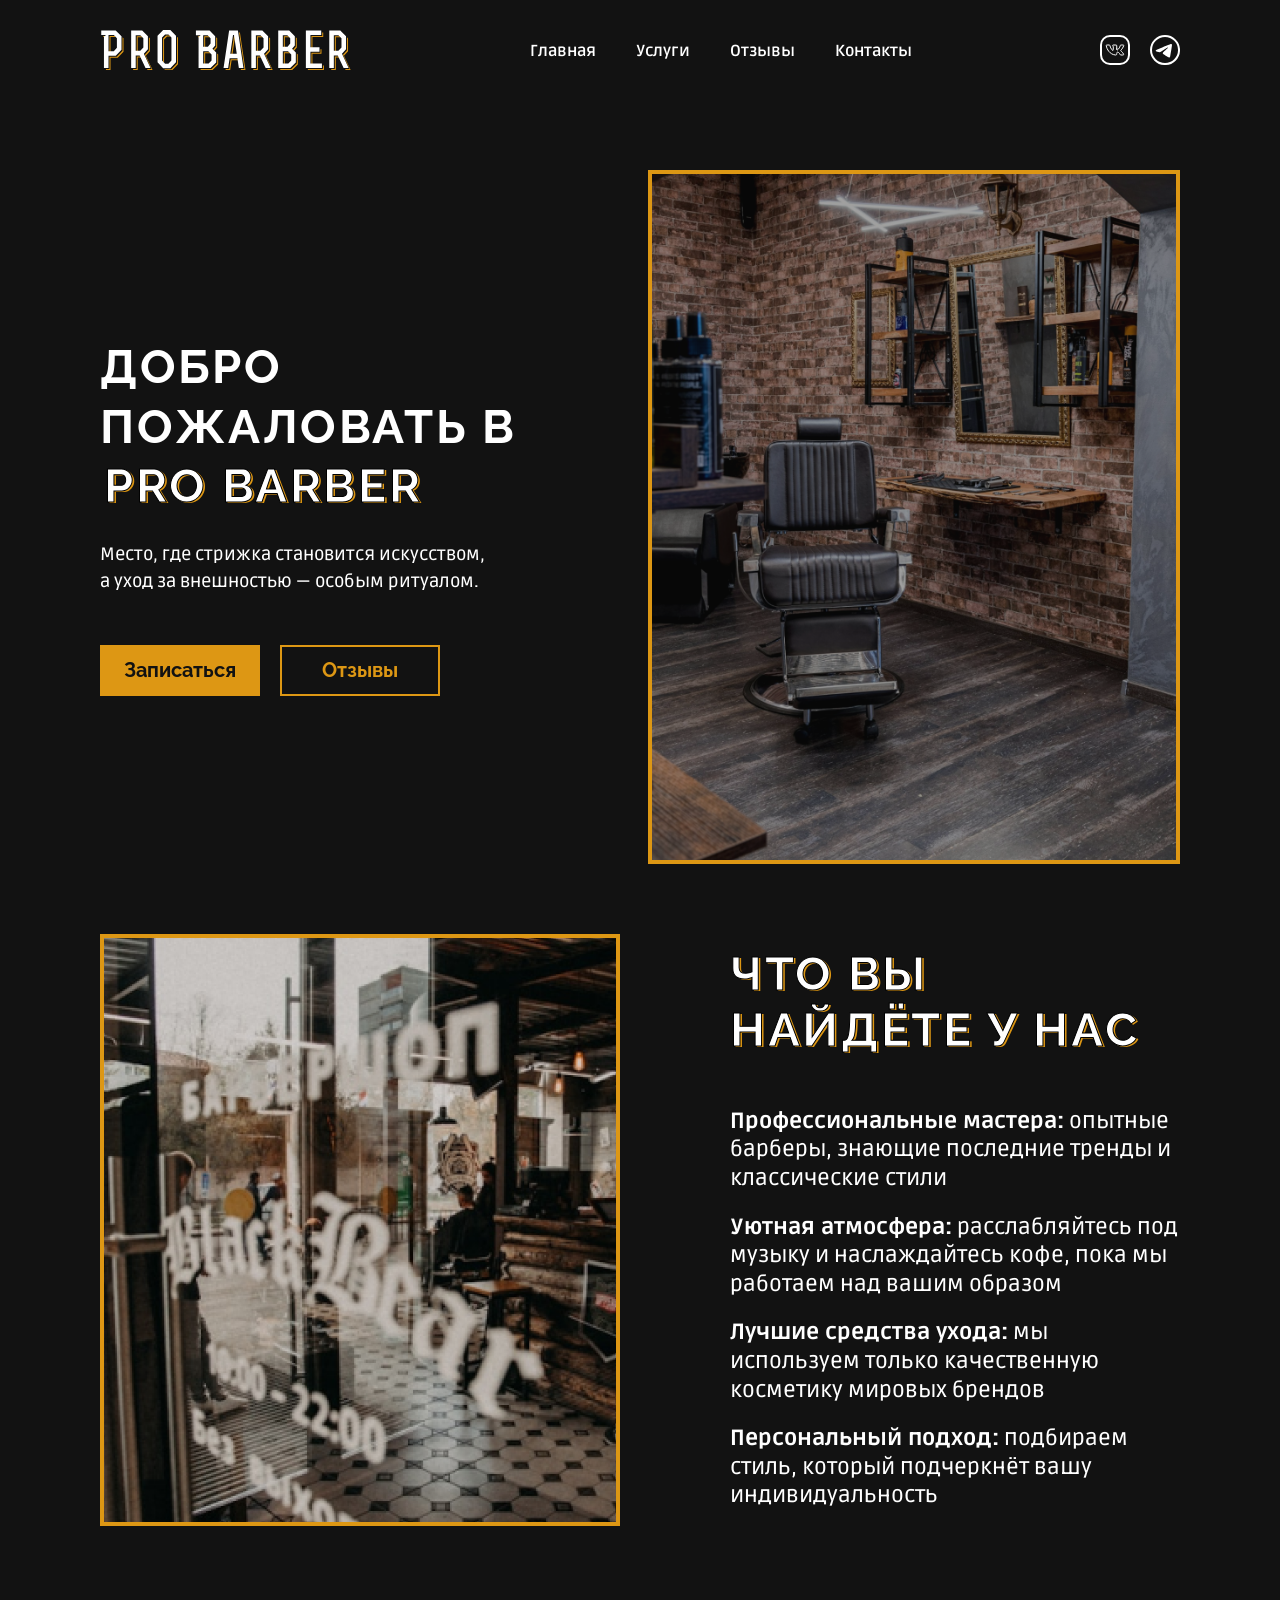
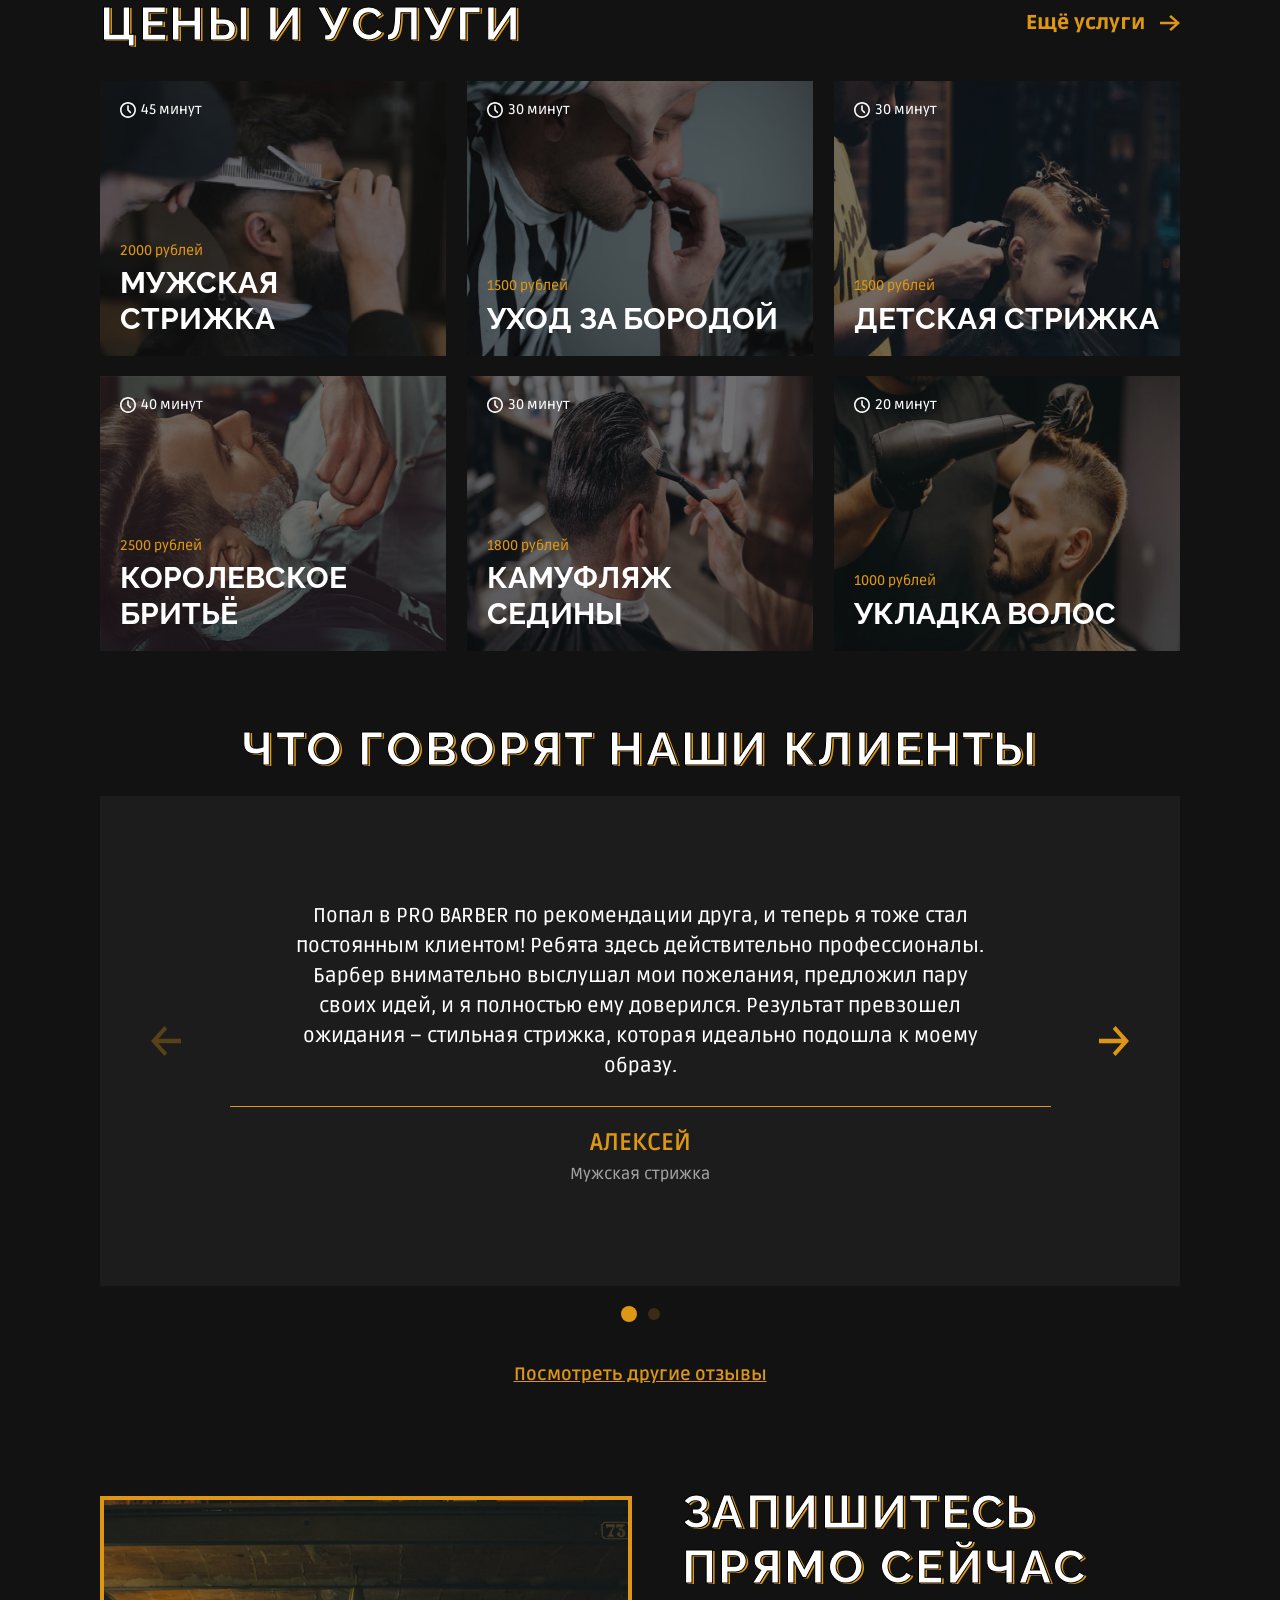
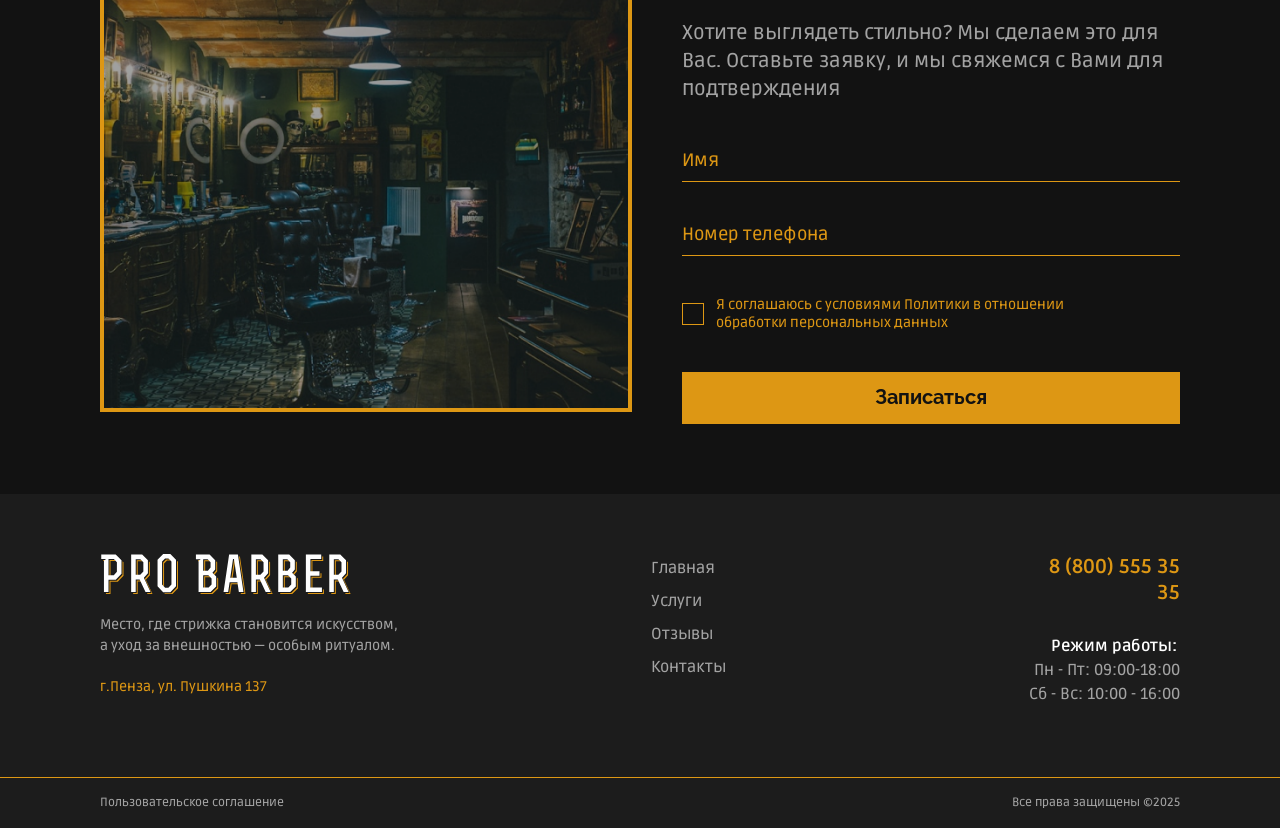
==== Diplom_Site/Pro-barber/index.html @ 95ece54b "Start realize backend Форма на главной странице работает, отзывы надо доделать." ====
<!DOCTYPE html>
<html lang="ru">

<head>
    <meta charset="UTF-8">
    <meta http-equiv="X-UA-Compatible" content="IE=edge">
    <meta name="viewport" content="width=device-width, initial-scale=1.0">
    <link rel="stylesheet" href="./source/scss/index.css">
    <link rel="stylesheet" href="https://cdn.jsdelivr.net/npm/swiper@11/swiper-bundle.min.css" />
    <title>Pro barber</title>
</head>

<body>
    <div class="wrapper">
        <header class="header">
            <div class="header__nav_background"></div>
            <div class="custom__container">
                <div class="header__content">
                    <div class="header__row">
                        <div class="header__row_box">
                            <a href="index.html"><img src="./images/Лого.svg" alt="logo" class="header__logo"></a>
                            <div class="header__nav">
                                <ul class="header__nav_menu">
                                    <li><a class="header__nav_link" href="index.html">Главная</a></li>
                                    <li><a class="header__nav_link" href="services.html">Услуги</a></li>
                                    <li><a class="header__nav_link" href="reviews.html">Отзывы</a></li>
                                    <li><a class="header__nav_link" href="contacts.html">Контакты</a></li>
                                </ul>
                                <div class="header__nav_social">
                                    <a href="#" class="header__social_link">
                                        <svg width="30" height="30" viewBox="0 0 30 30" fill="none"
                                            xmlns="http://www.w3.org/2000/svg">
                                            <rect class="header__nav_vk_rect" x="1" y="1" width="28" height="28" rx="9"
                                                stroke="white" stroke-width="2" />
                                            <path class="header__nav_stroke"
                                                d="M16.75 13.9576V10.8776C16.75 10.1834 16.6178 10.0443 15.8925 10.0443L13.8362 10.0001C13.1957 10.0001 12.8755 10.0001 12.746 10.1976C12.6165 10.3951 12.76 10.6659 13.0461 11.2059C13.2054 11.5059 13.2911 11.7234 13.2911 12.0601V14.2767C13.2911 14.9767 13.2911 15.3275 13.0111 15.4317C12.7311 15.535 12.4992 15.3 12.0337 14.83C10.8963 13.6767 10.303 12.2367 9.91363 10.6667C9.83313 10.3417 9.79288 10.1792 9.67213 10.0893C9.55138 9.99925 9.37901 10.0001 9.03601 10.0001H7.11102C6.68928 10.0001 6.4784 10.0001 6.34628 10.1417C6.21503 10.2842 6.2404 10.4659 6.29115 10.8284C6.75315 14.1009 9.77451 19.4667 15.3561 19.9783C16.3448 20.0683 16.75 19.8142 16.75 18.7825C16.75 18.1975 16.7368 17.2525 17.5095 17.1284C17.9146 17.0634 18.1867 17.2009 18.6391 17.5617C19.4231 18.1883 19.8343 18.9533 20.1204 19.5342C20.3103 19.9192 20.4512 20 20.8974 20H22.7122C23.6292 20 23.8786 19.7867 23.4699 18.9667C23.0081 18.0471 22.3543 17.2268 21.5484 16.5559C20.9919 16.1 20.7146 15.8725 20.6997 15.7042C20.6831 15.5367 20.8869 15.2992 21.2947 14.8242C22.0822 13.9059 23.1549 12.4651 23.6554 10.9359C23.9039 10.1776 23.6703 10.0001 22.8644 10.0001H21.2343C20.4442 10.0001 20.4451 9.97425 20.2587 10.8276C19.9559 12.2117 18.9655 13.5426 18.0345 14.4484C17.5926 14.8784 17.3257 15.1375 17.0501 15.0317C16.7745 14.9259 16.75 14.6042 16.75 13.9576Z"
                                                stroke="white" stroke-linecap="round" stroke-linejoin="round" />
                                        </svg>
                                    </a>
                                    <a href="#" class="header__social_link">
                                        <svg width="30" height="30" viewBox="0 0 30 30" fill="none"
                                            xmlns="http://www.w3.org/2000/svg">
                                            <path class="header__nav_stroke"
                                                d="M29.0234 15.0117C29.0234 22.7501 22.7501 29.0234 15.0117 29.0234C7.27325 29.0234 1 22.7501 1 15.0117C1 7.27325 7.27325 1 15.0117 1C22.7501 1 29.0234 7.27325 29.0234 15.0117Z"
                                                stroke="white" stroke-width="2" />
                                            <path class="header__nav_tg_fill" fill-rule="evenodd" clip-rule="evenodd"
                                                d="M6.78123 14.848C11.1538 12.9307 14.0766 11.6914 15.5497 11.0834C19.7119 9.35312 20.577 9.04914 21.1382 9.02576C21.2551 9.02576 21.5357 9.04914 21.7228 9.18944C21.8631 9.30635 21.9098 9.47003 21.9332 9.58694C21.9566 9.70386 21.98 9.96106 21.9566 10.1715C21.7228 12.5332 20.7641 18.3087 20.2497 20.9509C20.0392 22.0733 19.6183 22.4474 19.2208 22.4942C18.3557 22.5643 17.6776 21.9096 16.8358 21.3718C15.5264 20.5067 14.7781 19.9689 13.4921 19.1271C12.019 18.145 12.9776 17.6072 13.8194 16.742C14.0299 16.5082 17.888 13.0242 17.9582 12.6968C17.9582 12.6501 17.9815 12.5098 17.888 12.4396C17.7945 12.3695 17.6776 12.3929 17.584 12.4162C17.4437 12.4396 15.3393 13.8426 11.2473 16.6018C10.6394 17.0226 10.1016 17.2097 9.61053 17.2097C9.07273 17.2097 8.04389 16.9057 7.27226 16.6485C6.33696 16.3445 5.58871 16.1809 5.65886 15.6664C5.70562 15.4092 6.07975 15.1286 6.78123 14.848Z"
                                                fill="white" />
                                        </svg>
                                    </a>
                                </div>
                            </div>
                        </div>
                        <div class="header__social">
                            <a href="#" class="header__social_link">
                                <svg width="30" height="30" viewBox="0 0 30 30" fill="none"
                                    xmlns="http://www.w3.org/2000/svg">
                                    <rect class="header__nav_vk_rect" x="1" y="1" width="28" height="28" rx="9"
                                        stroke="white" stroke-width="2" />
                                    <path class="header__nav_stroke"
                                        d="M16.75 13.9576V10.8776C16.75 10.1834 16.6178 10.0443 15.8925 10.0443L13.8362 10.0001C13.1957 10.0001 12.8755 10.0001 12.746 10.1976C12.6165 10.3951 12.76 10.6659 13.0461 11.2059C13.2054 11.5059 13.2911 11.7234 13.2911 12.0601V14.2767C13.2911 14.9767 13.2911 15.3275 13.0111 15.4317C12.7311 15.535 12.4992 15.3 12.0337 14.83C10.8963 13.6767 10.303 12.2367 9.91363 10.6667C9.83313 10.3417 9.79288 10.1792 9.67213 10.0893C9.55138 9.99925 9.37901 10.0001 9.03601 10.0001H7.11102C6.68928 10.0001 6.4784 10.0001 6.34628 10.1417C6.21503 10.2842 6.2404 10.4659 6.29115 10.8284C6.75315 14.1009 9.77451 19.4667 15.3561 19.9783C16.3448 20.0683 16.75 19.8142 16.75 18.7825C16.75 18.1975 16.7368 17.2525 17.5095 17.1284C17.9146 17.0634 18.1867 17.2009 18.6391 17.5617C19.4231 18.1883 19.8343 18.9533 20.1204 19.5342C20.3103 19.9192 20.4512 20 20.8974 20H22.7122C23.6292 20 23.8786 19.7867 23.4699 18.9667C23.0081 18.0471 22.3543 17.2268 21.5484 16.5559C20.9919 16.1 20.7146 15.8725 20.6997 15.7042C20.6831 15.5367 20.8869 15.2992 21.2947 14.8242C22.0822 13.9059 23.1549 12.4651 23.6554 10.9359C23.9039 10.1776 23.6703 10.0001 22.8644 10.0001H21.2343C20.4442 10.0001 20.4451 9.97425 20.2587 10.8276C19.9559 12.2117 18.9655 13.5426 18.0345 14.4484C17.5926 14.8784 17.3257 15.1375 17.0501 15.0317C16.7745 14.9259 16.75 14.6042 16.75 13.9576Z"
                                        stroke="white" stroke-linecap="round" stroke-linejoin="round" />
                                </svg>
                            </a>
                            <a href="#" class="header__social_link">
                                <svg width="30" height="30" viewBox="0 0 30 30" fill="none"
                                    xmlns="http://www.w3.org/2000/svg">
                                    <path class="header__nav_stroke"
                                        d="M29.0234 15.0117C29.0234 22.7501 22.7501 29.0234 15.0117 29.0234C7.27325 29.0234 1 22.7501 1 15.0117C1 7.27325 7.27325 1 15.0117 1C22.7501 1 29.0234 7.27325 29.0234 15.0117Z"
                                        stroke="white" stroke-width="2" />
                                    <path class="header__nav_tg_fill" fill-rule="evenodd" clip-rule="evenodd"
                                        d="M6.78123 14.848C11.1538 12.9307 14.0766 11.6914 15.5497 11.0834C19.7119 9.35312 20.577 9.04914 21.1382 9.02576C21.2551 9.02576 21.5357 9.04914 21.7228 9.18944C21.8631 9.30635 21.9098 9.47003 21.9332 9.58694C21.9566 9.70386 21.98 9.96106 21.9566 10.1715C21.7228 12.5332 20.7641 18.3087 20.2497 20.9509C20.0392 22.0733 19.6183 22.4474 19.2208 22.4942C18.3557 22.5643 17.6776 21.9096 16.8358 21.3718C15.5264 20.5067 14.7781 19.9689 13.4921 19.1271C12.019 18.145 12.9776 17.6072 13.8194 16.742C14.0299 16.5082 17.888 13.0242 17.9582 12.6968C17.9582 12.6501 17.9815 12.5098 17.888 12.4396C17.7945 12.3695 17.6776 12.3929 17.584 12.4162C17.4437 12.4396 15.3393 13.8426 11.2473 16.6018C10.6394 17.0226 10.1016 17.2097 9.61053 17.2097C9.07273 17.2097 8.04389 16.9057 7.27226 16.6485C6.33696 16.3445 5.58871 16.1809 5.65886 15.6664C5.70562 15.4092 6.07975 15.1286 6.78123 14.848Z"
                                        fill="white" />
                                </svg>
                            </a>
                        </div>
                        <div class="header__burger">
                            <span></span>
                        </div>
                    </div>
                </div>
            </div>
        </header>
        <main class="main">
            <section class="hero view">
                <div class="custom__container">
                    <div class="hero__content">
                        <div class="hero__row">
                            <div class="hero__block">
                                <h1 class="hero__block_head">Добро пожаловать в <span class="hero__block_head-cool"> Pro
                                        barber</span></h1>
                                <p class="hero__block_descr">Место, где стрижка становится искусством,
                                    а уход за внешностью — особым ритуалом.</p>
                                <div class="hero__block_row">
                                    <a class="hero__block_btn hero__block_btn-fst" href="#entry">Записаться</a>
                                    <a class="hero__block_btn hero__block_btn-sec" href="#reviews">Отзывы</a>
                                </div>
                            </div>
                            <img class="hero__img" src="./images/hero.png" alt="">
                        </div>
                    </div>
                </div>
            </section>
            <section class="found view">
                <div class="custom__container">
                    <div class="found__content">
                        <div class="found__row">
                            <img src="./images/found.png" alt="" class="found__img">
                            <div class="found__block">
                                <h2 class="found__block_head">Что вы
                                    найдёте у нас</h2>
                                <div class="found__box">
                                    <p class="found__box_descr"><span class="found__box_descr-main"> Профессиональные
                                            мастера:</span> опытные барберы, знающие последние тренды и классические
                                        стили
                                    </p>
                                    <p class="found__box_descr found__box_descr-sec"><span
                                            class="found__box_descr-main">
                                            Уютная
                                            атмосфера:</span>
                                        расслабляйтесь под музыку
                                        и наслаждайтесь кофе, пока мы работаем
                                        над вашим образом
                                    </p>
                                    <p class="found__box_descr"><span class="found__box_descr-main"> Лучшие средства
                                            ухода:</span> мы используем только качественную косметику мировых брендов
                                    </p>
                                    <p class="found__box_descr"><span class="found__box_descr-main">Персональный
                                            подход:</span>
                                        подбираем стиль, который подчеркнёт вашу индивидуальность</p>
                                </div>
                            </div>
                        </div>
                    </div>
                </div>

            </section>
            <section class="services view">
                <div class="custom__container">
                    <div class="services__content">
                        <div class="services__row">
                            <div class="services__row_top">
                                <h2 class="services__head">Цены и услуги</h2>
                                <a href="services.html" class="services__link">Ещё услуги <svg width="20" height="16"
                                        viewBox="0 0 20 16" fill="none" xmlns="http://www.w3.org/2000/svg">
                                        <path
                                            d="M-1.20649e-06 6.84293L15.0331 6.84293L9.19424 1.6361L11.0289 -3.92138e-07L20 8L11.0289 16L9.19424 14.3639L15.0331 9.15707L-1.30764e-06 9.15707L-1.20649e-06 6.84293Z"
                                            fill="#DD9714" />
                                    </svg>
                                </a>
                            </div>
                            <div class="services__row_bottom">
                                <div class="services__item">
                                    <div class="services__block">
                                        <img src="./images/item1.png" alt="item-1" class="services__block_img">
                                    </div>
                                    <p class="services__time"><svg width="16" height="16" viewBox="0 0 16 16"
                                            fill="none" xmlns="http://www.w3.org/2000/svg">
                                            <path
                                                d="M8.00068 0.0322266C12.4011 0.0322266 15.9682 3.59927 15.9682 7.99971C15.9682 12.4001 12.4011 15.9672 8.00068 15.9672C3.60024 15.9672 0.0332031 12.4001 0.0332031 7.99971C0.0332031 3.59927 3.60024 0.0322266 8.00068 0.0322266ZM8.00068 1.62572C6.3102 1.62572 4.68895 2.29727 3.4936 3.49262C2.29824 4.68797 1.6267 6.30922 1.6267 7.99971C1.6267 9.69019 2.29824 11.3114 3.4936 12.5068C4.68895 13.7021 6.3102 14.3737 8.00068 14.3737C9.69117 14.3737 11.3124 13.7021 12.5078 12.5068C13.7031 11.3114 14.3747 9.69019 14.3747 7.99971C14.3747 6.30922 13.7031 4.68797 12.5078 3.49262C11.3124 2.29727 9.69117 1.62572 8.00068 1.62572ZM8.00068 3.21922C8.19583 3.21924 8.38419 3.29089 8.53002 3.42057C8.67585 3.55025 8.76902 3.72894 8.79185 3.92275L8.79743 4.01597V7.66985L10.9542 9.82665C11.0971 9.97003 11.1801 10.1624 11.1863 10.3648C11.1924 10.5671 11.1214 10.7642 10.9875 10.916C10.8536 11.0679 10.667 11.163 10.4654 11.1822C10.2639 11.2014 10.0627 11.1432 9.90252 11.0194L9.82763 10.9533L7.43738 8.56301C7.31355 8.43907 7.23402 8.27777 7.21111 8.10408L7.20394 7.99971V4.01597C7.20394 3.80466 7.28788 3.602 7.4373 3.45258C7.58672 3.30316 7.78937 3.21922 8.00068 3.21922Z"
                                                fill="white" />
                                        </svg>
                                        45 минут
                                    </p>
                                    <div class="services__body">
                                        <div class="service__body_box">
                                            <p class="services__body_price">2000 рублей</p>
                                            <p class="services__body_name">мужская стрижка</p>
                                        </div>
                                        <a class="services__body_btn" href="#entry">Записаться</a>
                                    </div>
                                </div>
                                <div class="services__item">
                                    <div class="services__block">
                                        <img src="./images/item2.png" alt="item-2" class="services__block_img">
                                    </div>
                                    <p class="services__time"><svg width="16" height="16" viewBox="0 0 16 16"
                                            fill="none" xmlns="http://www.w3.org/2000/svg">
                                            <path
                                                d="M8.00068 0.0322266C12.4011 0.0322266 15.9682 3.59927 15.9682 7.99971C15.9682 12.4001 12.4011 15.9672 8.00068 15.9672C3.60024 15.9672 0.0332031 12.4001 0.0332031 7.99971C0.0332031 3.59927 3.60024 0.0322266 8.00068 0.0322266ZM8.00068 1.62572C6.3102 1.62572 4.68895 2.29727 3.4936 3.49262C2.29824 4.68797 1.6267 6.30922 1.6267 7.99971C1.6267 9.69019 2.29824 11.3114 3.4936 12.5068C4.68895 13.7021 6.3102 14.3737 8.00068 14.3737C9.69117 14.3737 11.3124 13.7021 12.5078 12.5068C13.7031 11.3114 14.3747 9.69019 14.3747 7.99971C14.3747 6.30922 13.7031 4.68797 12.5078 3.49262C11.3124 2.29727 9.69117 1.62572 8.00068 1.62572ZM8.00068 3.21922C8.19583 3.21924 8.38419 3.29089 8.53002 3.42057C8.67585 3.55025 8.76902 3.72894 8.79185 3.92275L8.79743 4.01597V7.66985L10.9542 9.82665C11.0971 9.97003 11.1801 10.1624 11.1863 10.3648C11.1924 10.5671 11.1214 10.7642 10.9875 10.916C10.8536 11.0679 10.667 11.163 10.4654 11.1822C10.2639 11.2014 10.0627 11.1432 9.90252 11.0194L9.82763 10.9533L7.43738 8.56301C7.31355 8.43907 7.23402 8.27777 7.21111 8.10408L7.20394 7.99971V4.01597C7.20394 3.80466 7.28788 3.602 7.4373 3.45258C7.58672 3.30316 7.78937 3.21922 8.00068 3.21922Z"
                                                fill="white" />
                                        </svg>
                                        30 минут
                                    </p>
                                    <div class="services__body">
                                        <div class="service__body_box">
                                            <p class="services__body_price">1500 рублей</p>
                                            <p class="services__body_name">уход за бородой</p>
                                        </div>
                                        <a class="services__body_btn" href="#entry">Записаться</a>
                                    </div>
                                </div>
                                <div class="services__item">
                                    <div class="services__block">
                                        <img src="./images/item3.png" alt="item-3" class="services__block_img">
                                    </div>
                                    <p class="services__time"><svg width="16" height="16" viewBox="0 0 16 16"
                                            fill="none" xmlns="http://www.w3.org/2000/svg">
                                            <path
                                                d="M8.00068 0.0322266C12.4011 0.0322266 15.9682 3.59927 15.9682 7.99971C15.9682 12.4001 12.4011 15.9672 8.00068 15.9672C3.60024 15.9672 0.0332031 12.4001 0.0332031 7.99971C0.0332031 3.59927 3.60024 0.0322266 8.00068 0.0322266ZM8.00068 1.62572C6.3102 1.62572 4.68895 2.29727 3.4936 3.49262C2.29824 4.68797 1.6267 6.30922 1.6267 7.99971C1.6267 9.69019 2.29824 11.3114 3.4936 12.5068C4.68895 13.7021 6.3102 14.3737 8.00068 14.3737C9.69117 14.3737 11.3124 13.7021 12.5078 12.5068C13.7031 11.3114 14.3747 9.69019 14.3747 7.99971C14.3747 6.30922 13.7031 4.68797 12.5078 3.49262C11.3124 2.29727 9.69117 1.62572 8.00068 1.62572ZM8.00068 3.21922C8.19583 3.21924 8.38419 3.29089 8.53002 3.42057C8.67585 3.55025 8.76902 3.72894 8.79185 3.92275L8.79743 4.01597V7.66985L10.9542 9.82665C11.0971 9.97003 11.1801 10.1624 11.1863 10.3648C11.1924 10.5671 11.1214 10.7642 10.9875 10.916C10.8536 11.0679 10.667 11.163 10.4654 11.1822C10.2639 11.2014 10.0627 11.1432 9.90252 11.0194L9.82763 10.9533L7.43738 8.56301C7.31355 8.43907 7.23402 8.27777 7.21111 8.10408L7.20394 7.99971V4.01597C7.20394 3.80466 7.28788 3.602 7.4373 3.45258C7.58672 3.30316 7.78937 3.21922 8.00068 3.21922Z"
                                                fill="white" />
                                        </svg>
                                        30 минут
                                    </p>
                                    <div class="services__body">
                                        <div class="service__body_box">
                                            <p class="services__body_price">1500 рублей</p>
                                            <p class="services__body_name">Детская стрижка</p>
                                        </div>
                                        <a class="services__body_btn" href="#entry">Записаться</a>
                                    </div>
                                </div>
                                <div class="services__item">
                                    <div class="services__block">
                                        <img src="./images/item4.png" alt="item-4" class="services__block_img">
                                    </div>
                                    <p class="services__time"><svg width="16" height="16" viewBox="0 0 16 16"
                                            fill="none" xmlns="http://www.w3.org/2000/svg">
                                            <path
                                                d="M8.00068 0.0322266C12.4011 0.0322266 15.9682 3.59927 15.9682 7.99971C15.9682 12.4001 12.4011 15.9672 8.00068 15.9672C3.60024 15.9672 0.0332031 12.4001 0.0332031 7.99971C0.0332031 3.59927 3.60024 0.0322266 8.00068 0.0322266ZM8.00068 1.62572C6.3102 1.62572 4.68895 2.29727 3.4936 3.49262C2.29824 4.68797 1.6267 6.30922 1.6267 7.99971C1.6267 9.69019 2.29824 11.3114 3.4936 12.5068C4.68895 13.7021 6.3102 14.3737 8.00068 14.3737C9.69117 14.3737 11.3124 13.7021 12.5078 12.5068C13.7031 11.3114 14.3747 9.69019 14.3747 7.99971C14.3747 6.30922 13.7031 4.68797 12.5078 3.49262C11.3124 2.29727 9.69117 1.62572 8.00068 1.62572ZM8.00068 3.21922C8.19583 3.21924 8.38419 3.29089 8.53002 3.42057C8.67585 3.55025 8.76902 3.72894 8.79185 3.92275L8.79743 4.01597V7.66985L10.9542 9.82665C11.0971 9.97003 11.1801 10.1624 11.1863 10.3648C11.1924 10.5671 11.1214 10.7642 10.9875 10.916C10.8536 11.0679 10.667 11.163 10.4654 11.1822C10.2639 11.2014 10.0627 11.1432 9.90252 11.0194L9.82763 10.9533L7.43738 8.56301C7.31355 8.43907 7.23402 8.27777 7.21111 8.10408L7.20394 7.99971V4.01597C7.20394 3.80466 7.28788 3.602 7.4373 3.45258C7.58672 3.30316 7.78937 3.21922 8.00068 3.21922Z"
                                                fill="white" />
                                        </svg>
                                        40 минут
                                    </p>
                                    <div class="services__body">
                                        <div class="service__body_box">
                                            <p class="services__body_price">2500 рублей</p>
                                            <p class="services__body_name">Королевское бритьё</p>
                                        </div>
                                        <a class="services__body_btn" href="#entry">Записаться</a>
                                    </div>
                                </div>
                                <div class="services__item">
                                    <div class="services__block">
                                        <img src="./images/item5.png" alt="item-5" class="services__block_img">
                                    </div>
                                    <p class="services__time"><svg width="16" height="16" viewBox="0 0 16 16"
                                            fill="none" xmlns="http://www.w3.org/2000/svg">
                                            <path
                                                d="M8.00068 0.0322266C12.4011 0.0322266 15.9682 3.59927 15.9682 7.99971C15.9682 12.4001 12.4011 15.9672 8.00068 15.9672C3.60024 15.9672 0.0332031 12.4001 0.0332031 7.99971C0.0332031 3.59927 3.60024 0.0322266 8.00068 0.0322266ZM8.00068 1.62572C6.3102 1.62572 4.68895 2.29727 3.4936 3.49262C2.29824 4.68797 1.6267 6.30922 1.6267 7.99971C1.6267 9.69019 2.29824 11.3114 3.4936 12.5068C4.68895 13.7021 6.3102 14.3737 8.00068 14.3737C9.69117 14.3737 11.3124 13.7021 12.5078 12.5068C13.7031 11.3114 14.3747 9.69019 14.3747 7.99971C14.3747 6.30922 13.7031 4.68797 12.5078 3.49262C11.3124 2.29727 9.69117 1.62572 8.00068 1.62572ZM8.00068 3.21922C8.19583 3.21924 8.38419 3.29089 8.53002 3.42057C8.67585 3.55025 8.76902 3.72894 8.79185 3.92275L8.79743 4.01597V7.66985L10.9542 9.82665C11.0971 9.97003 11.1801 10.1624 11.1863 10.3648C11.1924 10.5671 11.1214 10.7642 10.9875 10.916C10.8536 11.0679 10.667 11.163 10.4654 11.1822C10.2639 11.2014 10.0627 11.1432 9.90252 11.0194L9.82763 10.9533L7.43738 8.56301C7.31355 8.43907 7.23402 8.27777 7.21111 8.10408L7.20394 7.99971V4.01597C7.20394 3.80466 7.28788 3.602 7.4373 3.45258C7.58672 3.30316 7.78937 3.21922 8.00068 3.21922Z"
                                                fill="white" />
                                        </svg>
                                        30 минут
                                    </p>
                                    <div class="services__body">
                                        <div class="services__body_box">
                                            <p class="services__body_price">1800 рублей</p>
                                            <p class="services__body_name">Камуфляж седины</p>
                                        </div>
                                        <a class="services__body_btn" href="#entry">Записаться</a>
                                    </div>
                                </div>
                                <div class="services__item">
                                    <div class="services__block">
                                        <img src="./images/item6.png" alt="item-6" class="services__block_img">
                                    </div>
                                    <p class="services__time"><svg width="16" height="16" viewBox="0 0 16 16"
                                            fill="none" xmlns="http://www.w3.org/2000/svg">
                                            <path
                                                d="M8.00068 0.0322266C12.4011 0.0322266 15.9682 3.59927 15.9682 7.99971C15.9682 12.4001 12.4011 15.9672 8.00068 15.9672C3.60024 15.9672 0.0332031 12.4001 0.0332031 7.99971C0.0332031 3.59927 3.60024 0.0322266 8.00068 0.0322266ZM8.00068 1.62572C6.3102 1.62572 4.68895 2.29727 3.4936 3.49262C2.29824 4.68797 1.6267 6.30922 1.6267 7.99971C1.6267 9.69019 2.29824 11.3114 3.4936 12.5068C4.68895 13.7021 6.3102 14.3737 8.00068 14.3737C9.69117 14.3737 11.3124 13.7021 12.5078 12.5068C13.7031 11.3114 14.3747 9.69019 14.3747 7.99971C14.3747 6.30922 13.7031 4.68797 12.5078 3.49262C11.3124 2.29727 9.69117 1.62572 8.00068 1.62572ZM8.00068 3.21922C8.19583 3.21924 8.38419 3.29089 8.53002 3.42057C8.67585 3.55025 8.76902 3.72894 8.79185 3.92275L8.79743 4.01597V7.66985L10.9542 9.82665C11.0971 9.97003 11.1801 10.1624 11.1863 10.3648C11.1924 10.5671 11.1214 10.7642 10.9875 10.916C10.8536 11.0679 10.667 11.163 10.4654 11.1822C10.2639 11.2014 10.0627 11.1432 9.90252 11.0194L9.82763 10.9533L7.43738 8.56301C7.31355 8.43907 7.23402 8.27777 7.21111 8.10408L7.20394 7.99971V4.01597C7.20394 3.80466 7.28788 3.602 7.4373 3.45258C7.58672 3.30316 7.78937 3.21922 8.00068 3.21922Z"
                                                fill="white" />
                                        </svg>
                                        20 минут
                                    </p>
                                    <div class="services__body">
                                        <div class="services__body_box">
                                            <p class="services__body_price">1000 рублей</p>
                                            <p class="services__body_name">Укладка волос</p>
                                        </div>
                                        <a class="services__body_btn" href="#entry">Записаться</a>
                                    </div>

                                </div>
                            </div>
                        </div>
                    </div>
                </div>
            </section>
            <section id="reviews" class="reviews view">
                <div class="custom__container">
                    <div class="reviews__content">
                        <h2 class="reviews__head">Что говорят наши клиенты</h2>
                        <div class="reviews__wrapper">
                            <div class="reviews__swiper swiper">
                                <div class="reviews__swiper_wrapper swiper-wrapper">
                                    <div class="reviews__swiper_slide swiper-slide">
                                        <div class="reviews__item">
                                            <p class="reviews__item_descr">Попал в PRO BARBER по рекомендации друга, и
                                                теперь я
                                                тоже
                                                стал
                                                постоянным клиентом! Ребята здесь действительно профессионалы.
                                                Барбер внимательно выслушал мои пожелания, предложил пару своих
                                                идей, и я полностью ему доверился. Результат превзошел ожидания –
                                                стильная стрижка, которая идеально подошла к моему образу.</p>
                                            <div class="reviews__item_line"></div>
                                            <p class="reviews__item_name">АЛЕКСЕЙ</p>
                                            <p class="reviews__item_service">Мужская стрижка</p>
                                        </div>
                                    </div>
                                    <div class="reviews__swiper_slide swiper-slide">
                                        <div class="reviews__item">
                                            <p class="reviews__item_descr">Уже полгода хожу только в Pro Barber, и
                                                каждый
                                                раз
                                                получаю массу положительных эмоций. Это не просто место, где тебе
                                                сделают
                                                стрижку
                                                или подравняют бороду – это настоящая мужская территория! Мне нравится,
                                                что
                                                здесь
                                                всегда приветливая команда, а мастера работают быстро и качественно.</p>
                                            <div class="reviews__item_line"></div>
                                            <p class="reviews__item_name">ДМИТРИЙ</p>
                                            <p class="reviews__item_service">Уход за бородой</p>
                                        </div>
                                    </div>
                                </div>
                                <div class="reviews__button-prev"><svg width="30" height="30" viewBox="0 0 30 30"
                                        fill="none" xmlns="http://www.w3.org/2000/svg">
                                        <path
                                            d="M30 12.8305L7.45037 12.8305L16.2086 3.06769L13.4566 -5.88207e-07L6.55671e-07 15L13.4566 30L16.2086 26.9323L7.45037 17.1695L30 17.1695L30 12.8305Z"
                                            fill="#DD9714" />
                                    </svg>

                                </div>
                                <div class="reviews__button-next"><svg width="30" height="30" viewBox="0 0 30 30"
                                        fill="none" xmlns="http://www.w3.org/2000/svg">
                                        <path
                                            d="M1.34651e-06 12.8305L22.5496 12.8305L13.7914 3.06769L16.5434 -5.88207e-07L30 15L16.5434 30L13.7914 26.9323L22.5496 17.1695L1.15685e-06 17.1695L1.34651e-06 12.8305Z"
                                            fill="#DD9714" />
                                    </svg>
                                </div>
                            </div>
                            <div class="reviews-pagination"></div>
                        </div>
                        <a href="#" class="reviews__link">Посмотреть другие отзывы</a>
                    </div>
                </div>
            </section>
            <section id="entry" class="entry view">
                <div class="custom__container">
                    <div class="entry__content">
                        <div class="entry__row">
                            <img src="./images/form.png" alt="form" class="entry__img">
                            <div class="entry__body">
                                <div class="entry__box">
                                    <h2 class="entry__box_head">Запишитесь
                                        прямо сейчас</h2>
                                    <p class="entry__box_descr">Хотите выглядеть стильно? Мы сделаем это для Вас.
                                        Оставьте заявку, и мы свяжемся с Вами
                                        для подтверждения</p>
                                </div>
                                <form action="#" class="entry__form">
																	<input type="text" class="entry__input" placeholder="Имя" name="name" required>
																	<input type="tel" class="entry__input" placeholder="Номер телефона" name="phone" required>
																	<div class="entry__check">
																		<input type="checkbox" id="toggleCheckbox" class="entry__checkbox" name="agreement" required>
																		<label class="entry__checkbox_label entry__checkbox_text" for="toggleCheckbox"></label>
																		<label class="entry__checkbox_text" for="toggleCheckbox">Я соглашаюсь с условиями Политики в отношении обработки персональных данных</label>
																</div>
																	<input class="entry__btn" type="submit" value="Записаться">
															</form>
															<div id="notification" class="notification" style="display: none;"></div>
                            </div>
                        </div>
                    </div>
                </div>
            </section>
            <div class="btn-up btn-up_hide"><svg width="26" height="29" viewBox="0 0 26 29" fill="none"
                    xmlns="http://www.w3.org/2000/svg">
                    <path
                        d="M11.1198 29V7.20202L2.65866 15.6684L0 13.008L13 0L26 13.008L23.3413 15.6684L14.8802 7.20202V29H11.1198Z"
                        fill="#121212" />
                </svg>
            </div>
        </main>
        <footer class="footer">
            <div class="footer__wrapper">
                <div class="footer__top">
                    <div class="custom__container">
                        <div class="footer__top_content">
                            <div class="footer__top_row">
                                <div class="footer__top_item">
                                    <img class="footer__logo" src="./images/Лого.svg" alt="footer_logo">
                                    <p class="footer__descr">Место, где стрижка становится искусством,
                                        а уход за внешностью — особым ритуалом.</p>
                                    <p class="footer__addres">г.Пенза, ул. Пушкина 137</p>
                                </div>
                                <ul class="footer__menu_list">
                                    <li>
                                        <a href="index.html" class="footer__menu_item">Главная</a>
                                    </li>
                                    <li>
                                        <a href="services.html" class="footer__menu_item">Услуги</a>
                                    </li>
                                    <li>
                                        <a href="reviews.html" class="footer__menu_item">Отзывы</a>
                                    </li>
                                    <li>
                                        <a href="contacts.html" class="footer__menu_item">Контакты</a>
                                    </li>
                                </ul>
                                <div class="footer__top_info">
                                    <p class="footer__phone">8 (800) 555 35 35</p>
                                    <p class="footer__hours">Режим работы:
                                    </p>
                                    <p class="footer__hours_work"> Пн - Пт: 09:00-18:00
                                        Сб - Вс: 10:00 - 16:00</p>
                                </div>
                            </div>
                        </div>
                    </div>
                </div>
            </div>
            <div class="footer__bottom">
                <div class="custom__container">
                    <div class="footer__bottom_content">
                        <div class="footer__bottom_row">
                            <a href="#" class="footer__bottom_link">Пользовательское соглашение</a>
                            <p class="footer__bottom_copy">Все права защищены ©2025</p>
                        </div>
                    </div>
                </div>
            </div>
        </footer>
    </div>
    <script src="https://cdn.jsdelivr.net/npm/swiper@11/swiper-bundle.min.js"></script>
    <script src="./source/js/swiper.js"></script>
    <script src="./source/js/burger.js"></script>
    <script src="./source/js/scroll.js"></script>
    <script src="./source/js/visibleBlocks.js"></script>
		<script src="./source/js/form.js"></script>
</body>

</html>
---- Diplom_Site/Pro-barber/source/scss/index.css ----
* {
  padding: 0;
  margin: 0;
  border: 0;
}

*,
*::before,
*::after {
  box-sizing: border-box;
}

:focus:active {
  outline: none;
}

a:focus,
a:active {
  outline: none;
}

nav,
footer,
header,
aside {
  display: block;
}

input,
button,
textarea {
  font-family: inherit;
}

input::-ms-clear {
  display: none;
}

button {
  cursor: pointer;
}

button::-moz-focus-inner {
  padding: 0;
  border: 0;
}

a,
a:visited {
  text-decoration: none;
}

a:hover {
  text-decoration: none;
}

ul li {
  list-style: none;
}

img {
  vertical-align: top;
}

@font-face {
  font-family: "Raleway";
  font-style: normal;
  font-weight: 700;
  src: local("Raleway-Bold"), url("../../fonts/Raleway-Bold.woff") format("woff");
}
@font-face {
  font-family: "Ruda";
  font-style: normal;
  font-weight: 500;
  src: local("Ruda-Medium"), url("../../fonts/Ruda-Medium.woff") format("woff");
}
@font-face {
  font-family: "Ruda";
  font-style: normal;
  font-weight: 700;
  src: local("Ruda-Bold"), url("../../fonts/Ruda-Bold.woff") format("woff");
}
@font-face {
  font-family: "Ruda";
  font-style: normal;
  font-weight: 800;
  src: local("Ruda-ExtraBold"), url("../../fonts/Ruda-ExtraBold.woff") format("woff");
}
@font-face {
  font-family: "Ruda";
  font-style: normal;
  font-weight: 900;
  src: local("Ruda-Black"), url("../../fonts/Ruda-Black.woff") format("woff");
}
:root {
  --color-white: #fff;
  --color-black: #121212;
  --color-gray: #1C1C1C;
  --color-mgray: #585858;
  --color-lgray: #A3A3A3;
  --color-primary: #DD9714;
  --color-primary-hover: #A46E0C;
  --color-green: #00CE1F;
  --color-red: #C00000;
}

html {
  scroll-behavior: smooth;
}

body {
  font-family: "Ruda";
  font-weight: 500;
  font-size: 18px;
  line-height: 27px;
  width: 100%;
  background-color: var(--color-black);
  color: var(--color-white);
  margin: 0;
  display: flex;
  flex-direction: column;
  min-height: 100vh;
}

.view {
  opacity: 0;
  transform: translateY(70px);
  transition: transform 1s, opacity 1s;
}

body._lock {
  overflow: hidden;
}

.wrapper {
  display: flex;
  flex-direction: column;
  flex: 1;
}

.custom__container {
  max-width: 1440px;
  padding: 0px 100px;
  margin: 0 auto;
}

.main {
  flex: 1;
}

.swiper-pagination-bullets {
  display: flex;
  justify-content: center;
  align-items: center;
  gap: 3px;
  width: 100%;
  margin: 0 auto;
  height: 16px;
}

.swiper-pagination-bullets .swiper-pagination-bullet {
  background: var(--color-primary);
  width: 12px;
  height: 12px;
  transition: all 0.3s ease-in;
}

.swiper-pagination-bullets .swiper-pagination-bullet-active {
  background: var(--color-primary);
  width: 16px;
  height: 16px;
}

.reviews__button-prev.swiper-button-disabled {
  opacity: 0.3;
}
.reviews__button-prev.swiper-button-disabled path {
  fill: var(--color-primary);
}
.reviews__button-prev.swiper-button-disabled:hover path {
  fill: var(--color-primary);
}

.reviews__button-next.swiper-button-disabled {
  opacity: 0.3;
}
.reviews__button-next.swiper-button-disabled path {
  fill: var(--color-primary);
}
.reviews__button-next.swiper-button-disabled:hover path {
  fill: var(--color-primary);
}

.header {
  background-color: var(--color-black);
  position: sticky;
  top: 0;
  z-index: 4;
}
.header__row {
  padding: 30px 0;
  display: flex;
  justify-content: space-between;
  align-items: center;
  gap: 100px;
}
.header__row_box {
  display: flex;
  align-items: center;
  max-width: 812px;
  width: 100%;
  gap: 77px;
  justify-content: space-between;
}
.header__nav_menu {
  display: flex;
  gap: 40px;
}
.header__nav_stroke {
  stroke: var(--color-white);
  transition: stroke 0.3s ease-in;
}
.header__nav_tg_fill {
  fill: var(--color-white);
  transition: fill 0.3s ease-in;
}
.header__nav_vk_rect {
  stroke: var(--color-white);
  transition: stroke 0.3s ease-in;
}
.header__nav_link {
  font-size: 16px;
  font-weight: 700;
  line-height: 19.47px;
  color: var(--color-white);
  transition: color 0.3s ease-in;
}
.header__nav_link:hover {
  color: var(--color-primary);
}
.header__nav_social {
  display: none;
}
.header__social {
  display: flex;
  gap: 20px;
}
.header__social_link {
  display: flex;
}
.header__social_link:hover .header__nav_stroke {
  stroke: var(--color-primary);
}
.header__social_link:hover .header__nav_tg_fill {
  fill: var(--color-primary);
}
.header__social_link:hover .header__nav_vk_rect {
  stroke: var(--color-primary);
}
.header__burger {
  display: none;
}

.hero {
  margin-bottom: 70px;
  padding-top: 70px;
}
.hero__row {
  display: flex;
  align-items: center;
  justify-content: space-between;
  gap: 50px;
}
.hero__block {
  max-width: 563px;
}
.hero__block_row {
  display: flex;
  gap: 20px;
  min-height: 51px;
}
.hero__block_head {
  font-family: "Raleway";
  font-size: 47px;
  text-transform: uppercase;
  font-weight: 700;
  line-height: 59.5px;
  margin-bottom: 25px;
  letter-spacing: 0.056em;
}
.hero__block_head-cool {
  -webkit-text-stroke: 1px black;
  padding-left: 4px;
  text-shadow: 2px 1px 0 var(--color-primary);
}
.hero__block_descr {
  margin-bottom: 50px;
  font-size: 18px;
  line-height: 27px;
  font-weight: 500;
  max-width: 390px;
}
.hero__block_btn {
  display: flex;
  justify-content: center;
  align-items: center;
  max-width: 160px;
  width: 100%;
  padding: 12px 0;
  font-family: "Raleway";
  font-size: 20px;
  line-height: 23.48px;
  font-weight: 700;
}
.hero__block_btn-fst {
  color: var(--color-black);
  background-color: var(--color-primary);
  border: 2px solid;
  border-color: var(--color-primary);
  transition: background-color 0.3s ease-in, border-color 0.3s ease-in;
}
.hero__block_btn-fst:hover {
  background-color: var(--color-primary-hover);
  border-color: var(--color-primary-hover);
}
.hero__block_btn-sec {
  color: var(--color-primary);
  background-color: transparent;
  border: 2px solid;
  border-color: var(--color-primary);
  transition: background-color 0.3s ease-in, color 0.3s ease-in, border-color 0.3s ease-in;
}
.hero__block_btn-sec:hover {
  background-color: var(--color-primary-hover);
  border-color: var(--color-primary-hover);
  color: var(--color-black);
}
.hero__img {
  outline: 4px solid var(--color-primary);
  outline-offset: -4px;
  max-width: 610px;
  width: calc(52% - 30px);
  height: auto;
}

.found {
  margin-bottom: 70px;
}
.found__row {
  display: flex;
  gap: 110px;
  align-items: center;
}
.found__block {
  max-width: 586px;
  padding-bottom: 3px;
}
.found__block_head {
  font-family: "Raleway";
  font-size: 47px;
  text-transform: uppercase;
  font-weight: 700;
  line-height: 55.18px;
  margin-bottom: 50px;
  letter-spacing: 0.056em;
  -webkit-text-stroke: 1px black;
  text-shadow: 2px 1px 0 var(--color-primary);
  max-width: 410px;
}
.found__img {
  outline: 4px solid var(--color-primary);
  outline-offset: -4px;
  max-width: 520px;
  width: calc(52% - 30px);
  height: auto;
}
.found__box {
  display: flex;
  flex-direction: column;
  gap: 20px;
}
.found__box_descr {
  font-size: 22px;
  line-height: 28.6px;
  font-weight: 500;
}
.found__box_descr-sec {
  max-width: 550px;
}
.found__box_descr-main {
  font-weight: 800;
}

.services {
  margin-bottom: 70px;
}
.services__row {
  display: flex;
  flex-direction: column;
  gap: 30px;
}
.services__row_top {
  display: flex;
  justify-content: space-between;
  align-items: center;
  gap: 50px;
}
.services__row_bottom {
  display: flex;
  flex-wrap: wrap;
  align-items: stretch;
  justify-content: space-between;
  gap: 20px;
}
.services__head {
  font-family: "Raleway";
  font-size: 47px;
  text-transform: uppercase;
  font-weight: 700;
  line-height: 55.18px;
  letter-spacing: 0.056em;
  -webkit-text-stroke: 1px black;
  text-shadow: 2px 1px 0 var(--color-primary);
}
.services__link {
  display: flex;
  align-items: center;
  gap: 15px;
  font-weight: 900;
  font-size: 20px;
  line-height: 30px;
  color: var(--color-primary);
  transition: color 0.3s ease-in;
}
.services__link svg path {
  fill: var(--color-primary);
  transition: fill 0.3s ease-in;
}
.services__link:hover {
  color: var(--color-primary-hover);
}
.services__link:hover svg path {
  fill: var(--color-primary-hover);
}
.services__item {
  position: relative;
  overflow: hidden;
  flex: 1 1 calc(33% - 10px);
  max-width: calc(33% - 10px);
  padding: 20px;
  display: flex;
  gap: 50px;
  flex-direction: column;
  justify-content: space-between;
  min-height: 275px;
}
.services__item:hover .services__body_btn {
  opacity: 1;
}
.services__item:hover .services__body {
  padding-bottom: 71px;
}
.services__item:hover .services__block {
  transform: scale(1.1);
}
.services__block {
  position: absolute;
  top: 0;
  left: 0;
  right: 0;
  bottom: 0;
  z-index: 1;
  transition: transform 0.3s ease-in;
}
.services__block_img {
  width: 100%;
  height: 100%;
}
.services__time {
  font-weight: 500;
  font-size: 14px;
  line-height: 18.2px;
  display: flex;
  align-items: center;
  gap: 5px;
  z-index: 1;
}
.services__body {
  transition: all 0.3s ease-in;
  z-index: 1;
}
.services__body_price {
  font-weight: 500;
  font-size: 14px;
  line-height: 18.2px;
  color: var(--color-primary);
  margin-bottom: 5px;
}
.services__body_name {
  font-family: "Raleway";
  font-weight: 700;
  font-size: 30px;
  line-height: 35.22px;
  text-transform: uppercase;
}
.services__body_btn {
  display: flex;
  position: absolute;
  bottom: 20px;
  opacity: 0;
  justify-content: center;
  align-items: center;
  max-width: 160px;
  width: 100%;
  padding: 12px 0;
  font-family: "Raleway";
  font-size: 20px;
  line-height: 23.48px;
  font-weight: 700;
  color: var(--color-black);
  background-color: var(--color-primary);
  border: 2px solid;
  border-color: var(--color-primary);
  transition: background-color 0.3s ease-in, border-color 0.3s ease-in, opacity 0.3s ease-in;
}
.services__body_btn:hover {
  background-color: var(--color-primary-hover);
  border-color: var(--color-primary-hover);
}

.reviews {
  margin-bottom: 98px;
}
.reviews__head {
  font-family: "Raleway";
  font-size: 47px;
  text-transform: uppercase;
  font-weight: 700;
  line-height: 55.18px;
  letter-spacing: 0.056em;
  -webkit-text-stroke: 1px black;
  text-shadow: 2px 1px 0 var(--color-primary);
  text-align: center;
  margin-bottom: 20px;
}
.reviews__swiper {
  background-color: var(--color-gray);
  margin-bottom: 20px;
}
.reviews__swiper_slide {
  padding-top: 105px;
  padding-bottom: 100px;
}
.reviews__wrapper {
  position: relative;
  margin-bottom: 40px;
}
.reviews__item {
  display: flex;
  flex-direction: column;
  align-items: center;
  margin: 0 auto;
  max-width: 956px;
  padding-left: 50px;
  padding-right: 50px;
}
.reviews__item_descr {
  font-weight: 500;
  font-size: 20px;
  line-height: 30px;
  max-width: 710px;
  text-align: center;
  margin-bottom: 25px;
}
.reviews__item_line {
  max-width: 821px;
  width: 100%;
  height: 1px;
  background-color: var(--color-primary);
  margin-bottom: 20px;
}
.reviews__item_name {
  font-weight: 700;
  font-size: 24px;
  line-height: 32.4px;
  color: var(--color-primary);
  margin-bottom: 5px;
}
.reviews__item_service {
  font-weight: 400;
  font-size: 16px;
  line-height: 21.6px;
  color: var(--color-lgray);
}
.reviews__button-prev {
  position: absolute;
  top: 47%;
  left: 51px;
  z-index: 10;
  cursor: pointer;
  display: flex;
  align-items: center;
  justify-content: center;
}
.reviews__button-prev path {
  fill: var(--color-primary);
  transition: fill 0.3s ease-in;
}
.reviews__button-prev:hover path {
  fill: var(--color-primary-hover);
}
.reviews__button-next {
  position: absolute;
  top: 47%;
  right: 51px;
  z-index: 10;
  cursor: pointer;
  display: flex;
  align-items: center;
  justify-content: center;
}
.reviews__button-next path {
  fill: var(--color-primary);
  transition: fill 0.3s ease-in;
}
.reviews__button-next:hover path {
  fill: var(--color-primary-hover);
}
.reviews__link {
  display: block;
  font-weight: 700;
  font-size: 18px;
  line-height: 24.3px;
  color: var(--color-primary);
  text-align: center;
  text-decoration: underline;
  transition: color 0.3s ease-in;
}
.reviews__link:hover {
  color: var(--color-primary-hover);
  text-decoration: underline;
}

.entry {
  margin-bottom: 70px;
}
.entry__img {
  outline: 4px solid var(--color-primary);
  outline-offset: -4px;
  max-width: 610px;
  width: calc(52% - 30px);
  height: auto;
}
.entry__row {
  display: flex;
  justify-content: space-between;
  align-items: center;
  gap: 50px;
}
.entry__body {
  display: flex;
  flex-direction: column;
  gap: 45px;
  max-width: 568px;
}
.entry__box_head {
  font-family: "Raleway";
  font-size: 47px;
  text-transform: uppercase;
  font-weight: 700;
  line-height: 55.18px;
  letter-spacing: 0.056em;
  -webkit-text-stroke: 1px black;
  text-shadow: 2px 1px 0 var(--color-primary);
  max-width: 410px;
  margin-bottom: 24px;
}
.entry__box_descr {
  font-size: 20px;
  line-height: 28px;
  color: var(--color-lgray);
}
.entry__form {
  display: flex;
  flex-direction: column;
  gap: 40px;
}
.entry__input {
  font-weight: 500;
  font-size: 18px;
  line-height: 25.2px;
  color: var(--color-white);
  background: transparent;
  padding-bottom: 8px;
  border-bottom: 1px solid var(--color-primary);
}
.entry__input::-moz-placeholder {
  color: var(--color-primary);
}
.entry__input::placeholder {
  color: var(--color-primary);
}
.entry__input:focus {
  outline: none;
}
.entry__check {
  display: flex;
  align-items: center;
  gap: 12px;
}
.entry__checkbox {
  display: none;
}
.entry__checkbox_text {
  font-weight: 500;
  font-size: 14px;
  line-height: 18.2px;
  color: var(--color-primary);
  max-width: 417px;
  width: 100%;
  cursor: pointer;
  -webkit-user-select: none;
     -moz-user-select: none;
          user-select: none;
}
.entry__checkbox + label {
  display: inline-block;
  width: 22px;
  height: 22px;
  background-color: transparent;
  border: 1px solid var(--color-primary);
  cursor: pointer;
  color: var(--color-primary);
  flex: 0 0 22px;
}
.entry__checkbox:checked + label {
  background-image: url("../../images/pressed.svg");
  background-repeat: no-repeat;
  background-position: 50% 50%;
}
.entry .notification {
  position: fixed;
  top: 20px;
  right: 20px;
  padding: 15px;
  border-radius: 5px;
  font-size: 14px;
  color: white;
  box-shadow: 0 4px 6px rgba(0, 0, 0, 0.1);
  z-index: 1000;
}
.entry .notification.success {
  background-color: #28a745;
}
.entry .notification.error {
  background-color: #dc3545;
}
.entry__btn {
  font-family: "Raleway";
  font-weight: 700;
  font-size: 20px;
  line-height: 23.48px;
  color: var(--color-black);
  background-color: var(--color-primary);
  padding: 14px 0;
  cursor: pointer;
  transition: background-color 0.3s ease-in;
}
.entry__btn:hover {
  background-color: var(--color-primary-hover);
}

.footer {
  background-color: var(--color-gray);
}
.footer__wrapper {
  border-bottom: 1px solid var(--color-primary);
}
.footer__top_row {
  display: flex;
  justify-content: space-between;
  gap: 50px;
  flex-wrap: wrap;
}
.footer__top_content {
  padding-top: 60px;
  padding-bottom: 71px;
}
.footer__top_item {
  max-width: 305px;
  width: 100%;
}
.footer__top_info {
  max-width: 155px;
}
.footer__logo {
  margin-bottom: 20px;
}
.footer__descr {
  font-weight: 500;
  font-size: 14px;
  line-height: 21px;
  color: var(--color-lgray);
  margin-bottom: 20px;
}
.footer__addres {
  font-weight: 500;
  font-size: 14px;
  line-height: 21px;
  color: var(--color-primary);
}
.footer__menu_list {
  display: flex;
  flex-direction: column;
  gap: 6px;
  max-width: 128px;
  width: 100%;
}
.footer__menu_item {
  font-weight: 400;
  font-size: 16px;
  line-height: 24px;
  color: var(--color-lgray);
  transition: color 0.3s ease-in;
}
.footer__menu_item:hover {
  color: var(--color-primary);
}
.footer__phone {
  font-weight: 700;
  font-size: 20px;
  line-height: 26px;
  text-align: right;
  margin-bottom: 28px;
  color: var(--color-primary);
}
.footer__hours {
  font-weight: 700;
  font-size: 16px;
  line-height: 24px;
  text-align: right;
  max-width: 152px;
}
.footer__hours_work {
  font-weight: 500;
  font-size: 16px;
  line-height: 24px;
  text-align: right;
  color: var(--color-lgray);
}
.footer__bottom_content {
  padding: 15px 0;
}
.footer__bottom_row {
  display: flex;
  justify-content: space-between;
  align-items: center;
  gap: 30px;
  flex-wrap: wrap;
}
.footer__bottom_link {
  font-weight: 500;
  font-size: 12px;
  line-height: 18px;
  color: var(--color-lgray);
}
.footer__bottom_copy {
  font-weight: 500;
  font-size: 12px;
  line-height: 20px;
  color: var(--color-lgray);
}

.btn-up {
  position: fixed;
  background-color: var(--color-primary);
  right: 75px;
  bottom: 100px;
  cursor: pointer;
  display: flex;
  align-items: center;
  justify-content: center;
  width: 50px;
  height: 50px;
  transition: background-color 0.3s ease-in;
  z-index: 1;
}
.btn-up:hover {
  background-color: var(--color-primary-hover);
}

.btn-up_hide {
  display: none;
}

@media screen and (max-width: 1255px) {
  .hero__block_head {
    font-size: 40px;
    line-height: 52.5px;
  }
  .hero__block_descr {
    font-size: 16px;
    line-height: 25px;
  }
  .found__row {
    gap: 50px;
  }
  .found__block_head {
    font-size: 40px;
    line-height: 52.5px;
    max-width: 350px;
  }
  .found__box_descr {
    font-size: 16px;
    line-height: 22.6px;
  }
  .services__item {
    flex: 1 1 calc(50% - 10px);
    max-width: calc(50% - 10px);
  }
  .services__head {
    font-size: 40px;
    line-height: 52.5px;
  }
  .reviews__head {
    font-size: 40px;
    line-height: 52.5px;
  }
  .reviews__item {
    max-width: 800px;
    padding-left: 100px;
    padding-right: 100px;
  }
  .reviews__item_descr {
    font-size: 16px;
  }
  .reviews__item_name {
    font-size: 20px;
  }
  .reviews__item_service {
    font-size: 14px;
  }
  .reviews__link {
    font-size: 16px;
  }
  .entry__row {
    align-items: stretch;
  }
  .entry__body {
    gap: 25px;
  }
  .entry__box_head {
    font-size: 40px;
    line-height: 52.5px;
    margin-bottom: 20px;
  }
  .entry__box_descr {
    font-size: 16px;
  }
  .entry__form {
    gap: 30px;
  }
}
@media screen and (max-width: 1100px) {
  .header__row {
    gap: 30px;
  }
  .header__row_box {
    max-width: 251px;
  }
  .header__social {
    display: none;
  }
  .header__burger {
    z-index: 5;
    display: block;
    position: relative;
    width: 40px;
    height: 30px;
    cursor: pointer;
  }
  .header__burger span, .header__burger::before, .header__burger::after {
    left: 0;
    position: absolute;
    height: 10%;
    width: 100%;
    transition: all 0.3s ease 0s;
    background-color: var(--color-primary);
  }
  .header__burger::before, .header__burger::after {
    content: "";
  }
  .header__burger::before {
    top: 0;
  }
  .header__burger::after {
    bottom: 0;
  }
  .header__burger span {
    top: 50%;
    transform: scale(1) translate(0px, -50%);
  }
  .header__burger._active span {
    transform: scale(0) translate(0px, -50%);
  }
  .header__burger._active::before {
    top: 50%;
    transform: rotate(-45deg) translate(0px, -50%);
  }
  .header__burger._active::after {
    bottom: 50%;
    transform: rotate(45deg) translate(0px, 50%);
  }
  .header__nav {
    display: flex;
    flex-direction: column;
    justify-content: space-between;
    gap: 50px;
    position: fixed;
    top: 0;
    right: -100%;
    width: 50%;
    height: 100%;
    background-color: var(--color-black);
    padding: 100px 100px 30px 30px;
    transition: right 0.3s ease 0s;
    overflow: auto;
    z-index: 5;
  }
  .header__nav_menu {
    display: flex;
    flex-direction: column;
    gap: 20px;
  }
  .header__nav_social {
    display: flex;
    gap: 20px;
  }
  .header__nav._active {
    right: 0;
  }
  .header__nav_background {
    position: fixed;
    top: 0;
    right: -100%;
    width: 100%;
    height: 100%;
    background-color: rgba(0, 0, 0, 0.5);
    z-index: 3;
  }
  .header__nav_background._work {
    right: 0;
  }
}
@media screen and (max-width: 950px) {
  .hero {
    padding-top: 50px;
    margin-bottom: 50px;
  }
  .hero__block_head-cool {
    padding: 0;
  }
  .hero__block_descr {
    margin-bottom: 40px;
  }
  .hero__img {
    display: none;
  }
  .found {
    margin-bottom: 50px;
  }
  .found__row {
    flex-direction: column-reverse;
    gap: 40px;
  }
  .found__block {
    max-width: 100%;
  }
  .found__block_head {
    margin-bottom: 25px;
    max-width: 100%;
  }
  .found__img {
    max-width: 100%;
    width: 100%;
    max-height: 400px;
    height: auto;
  }
  .services {
    margin-bottom: 50px;
  }
  .services__row_top {
    flex-direction: column;
    align-items: flex-start;
    gap: 20px;
  }
  .reviews {
    margin-bottom: 78px;
  }
  .reviews__swiper_slide {
    padding-top: 55px;
    padding-bottom: 50px;
  }
  .entry {
    margin-bottom: 50px;
  }
  .entry__row {
    flex-direction: column;
  }
  .entry__img {
    max-width: 100%;
    width: 100%;
    max-height: 400px;
    height: auto;
  }
  .entry__body {
    max-width: 100%;
  }
  .entry__box_head {
    max-width: 100%;
  }
  .footer__phone {
    text-align: left;
  }
  .footer__hours {
    text-align: left;
  }
  .footer__hours_work {
    text-align: left;
  }
}
@media screen and (max-width: 800px) {
  .services__item {
    flex: 1 1 100%;
    max-width: 100%;
  }
  .reviews__button-next {
    display: none;
  }
  .reviews__button-prev {
    display: none;
  }
}
@media screen and (max-width: 676px) {
  .custom__container {
    padding: 0 50px;
  }
  .header__row {
    gap: 30px;
  }
  .header__row_box {
    max-width: 150px;
  }
  .header__logo {
    width: 150px;
  }
  .header__burger {
    width: 30px;
    height: 20px;
  }
  .header__nav {
    width: 100%;
    height: 100%;
    background-color: var(--color-black);
    padding: 100px 0px 30px 30px;
    transition: right 0.3s ease 0s;
    overflow: auto;
    z-index: 5;
  }
  .header__nav_link {
    font-size: 22px;
    line-height: 25.47px;
  }
  .hero {
    padding-top: 30px;
    margin-bottom: 30px;
  }
  .hero__block_head {
    font-size: 30px;
    line-height: 34.5px;
    margin-bottom: 20px;
  }
  .hero__block_descr {
    font-size: 14px;
    line-height: 23px;
    margin-bottom: 25px;
  }
  .hero__block_btn {
    font-size: 16px;
    line-height: 19.48px;
  }
  .found {
    margin-bottom: 30px;
  }
  .found__row {
    gap: 20px;
  }
  .found__block_head {
    font-size: 30px;
    line-height: 34.5px;
    margin-bottom: 20px;
  }
  .found__box {
    gap: 10px;
  }
  .found__box_descr {
    font-size: 14px;
    line-height: 20.6px;
  }
  .services {
    margin-bottom: 30px;
  }
  .services__row {
    gap: 20px;
  }
  .services__row_top {
    gap: 10px;
  }
  .services__head {
    font-size: 30px;
    line-height: 34.5px;
  }
  .services__link {
    font-size: 14px;
  }
  .services__link svg {
    height: 14px;
  }
  .services__item {
    min-height: 235px;
  }
  .services__item:hover .services__body {
    padding-bottom: 51px;
  }
  .services__time {
    font-size: 12px;
    line-height: 16px;
  }
  .services__time svg {
    height: 14px;
  }
  .services__body_name {
    font-size: 22px;
    line-height: 27.22px;
  }
  .services__body_btn {
    font-size: 16px;
    line-height: 19.48px;
  }
  .reviews {
    margin-bottom: 58px;
  }
  .reviews__head {
    font-size: 30px;
    line-height: 34.5px;
  }
  .reviews__link {
    font-size: 14px;
  }
  .reviews__item {
    padding-left: 20px;
    padding-right: 20px;
  }
  .reviews__item_descr {
    font-size: 12px;
    margin-bottom: 20px;
  }
  .reviews__item_name {
    font-size: 16px;
    line-height: 24.4px;
  }
  .reviews__item_service {
    font-size: 12px;
  }
  .entry {
    margin-bottom: 30px;
  }
  .entry__row {
    gap: 20px;
  }
  .entry__box_head {
    font-size: 30px;
    line-height: 34.5px;
  }
  .entry__box_descr {
    font-size: 14px;
  }
  .entry__body {
    gap: 20px;
  }
  .entry__input {
    font-size: 16px;
    line-height: 23.2px;
  }
  .entry__checkbox_text {
    font-size: 11px;
    line-height: 14.2px;
  }
  .entry__btn {
    font-size: 16px;
    line-height: 19.48px;
  }
  .btn-up {
    right: 50px;
  }
  .footer__top_content {
    padding-top: 50px;
    padding-bottom: 50px;
  }
  .footer__top_row {
    gap: 20px;
  }
  .footer__logo {
    width: 150px;
  }
  .footer__descr {
    font-size: 12px;
    line-height: 19px;
  }
  .footer__addres {
    font-size: 12px;
    line-height: 19px;
  }
  .footer__menu_item {
    font-size: 14px;
    line-height: 22px;
  }
  .footer__phone {
    font-size: 18px;
    line-height: 24px;
    margin-bottom: 24px;
  }
  .footer__hours {
    font-size: 14px;
    line-height: 22px;
  }
  .footer__hours_work {
    font-size: 14px;
    line-height: 22px;
    max-width: 140px;
  }
  .footer__bottom {
    padding: 10px 0;
  }
  .footer__bottom_row {
    gap: 20px;
  }
  .swiper-pagination-bullets .swiper-pagination-bullet {
    width: 10px;
    height: 10px;
  }
  .swiper-pagination-bullets .swiper-pagination-bullet-active {
    background: var(--color-primary);
    width: 12px;
    height: 12px;
  }
}/*# sourceMappingURL=index.css.map */
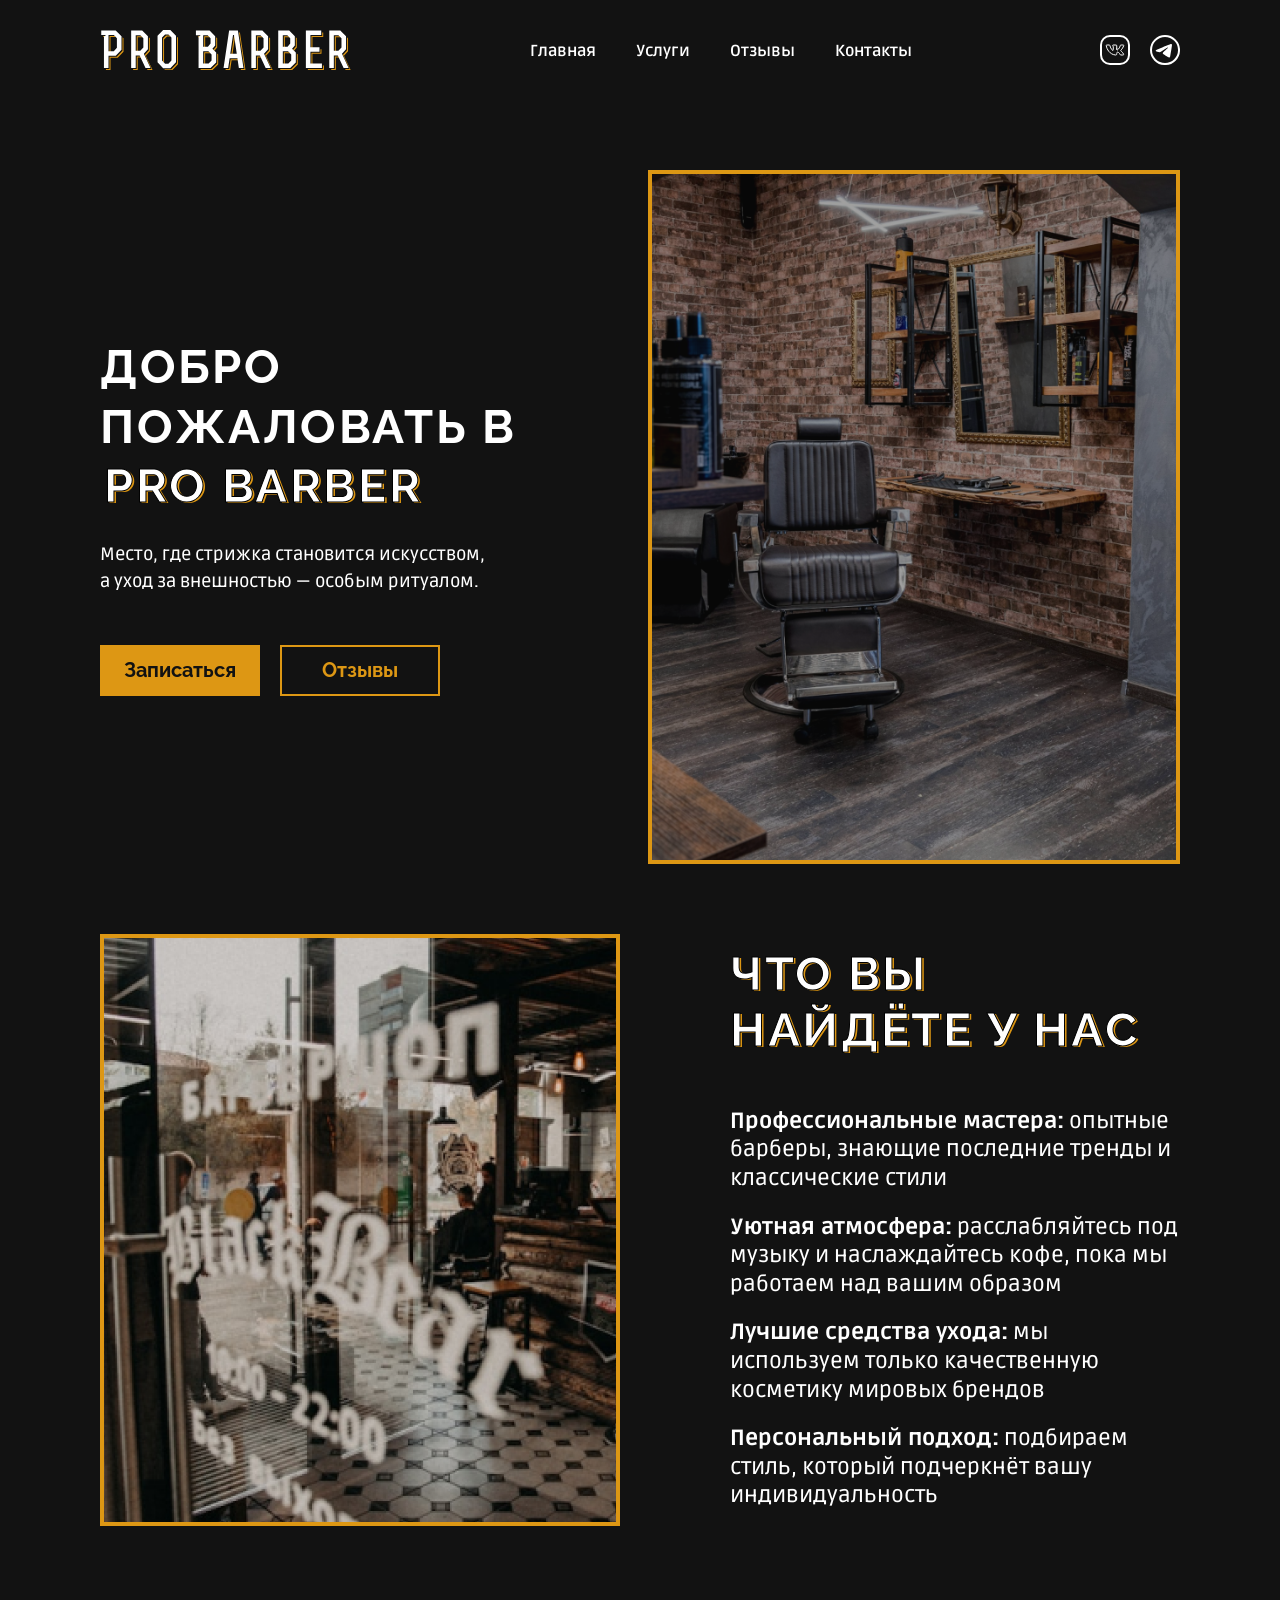
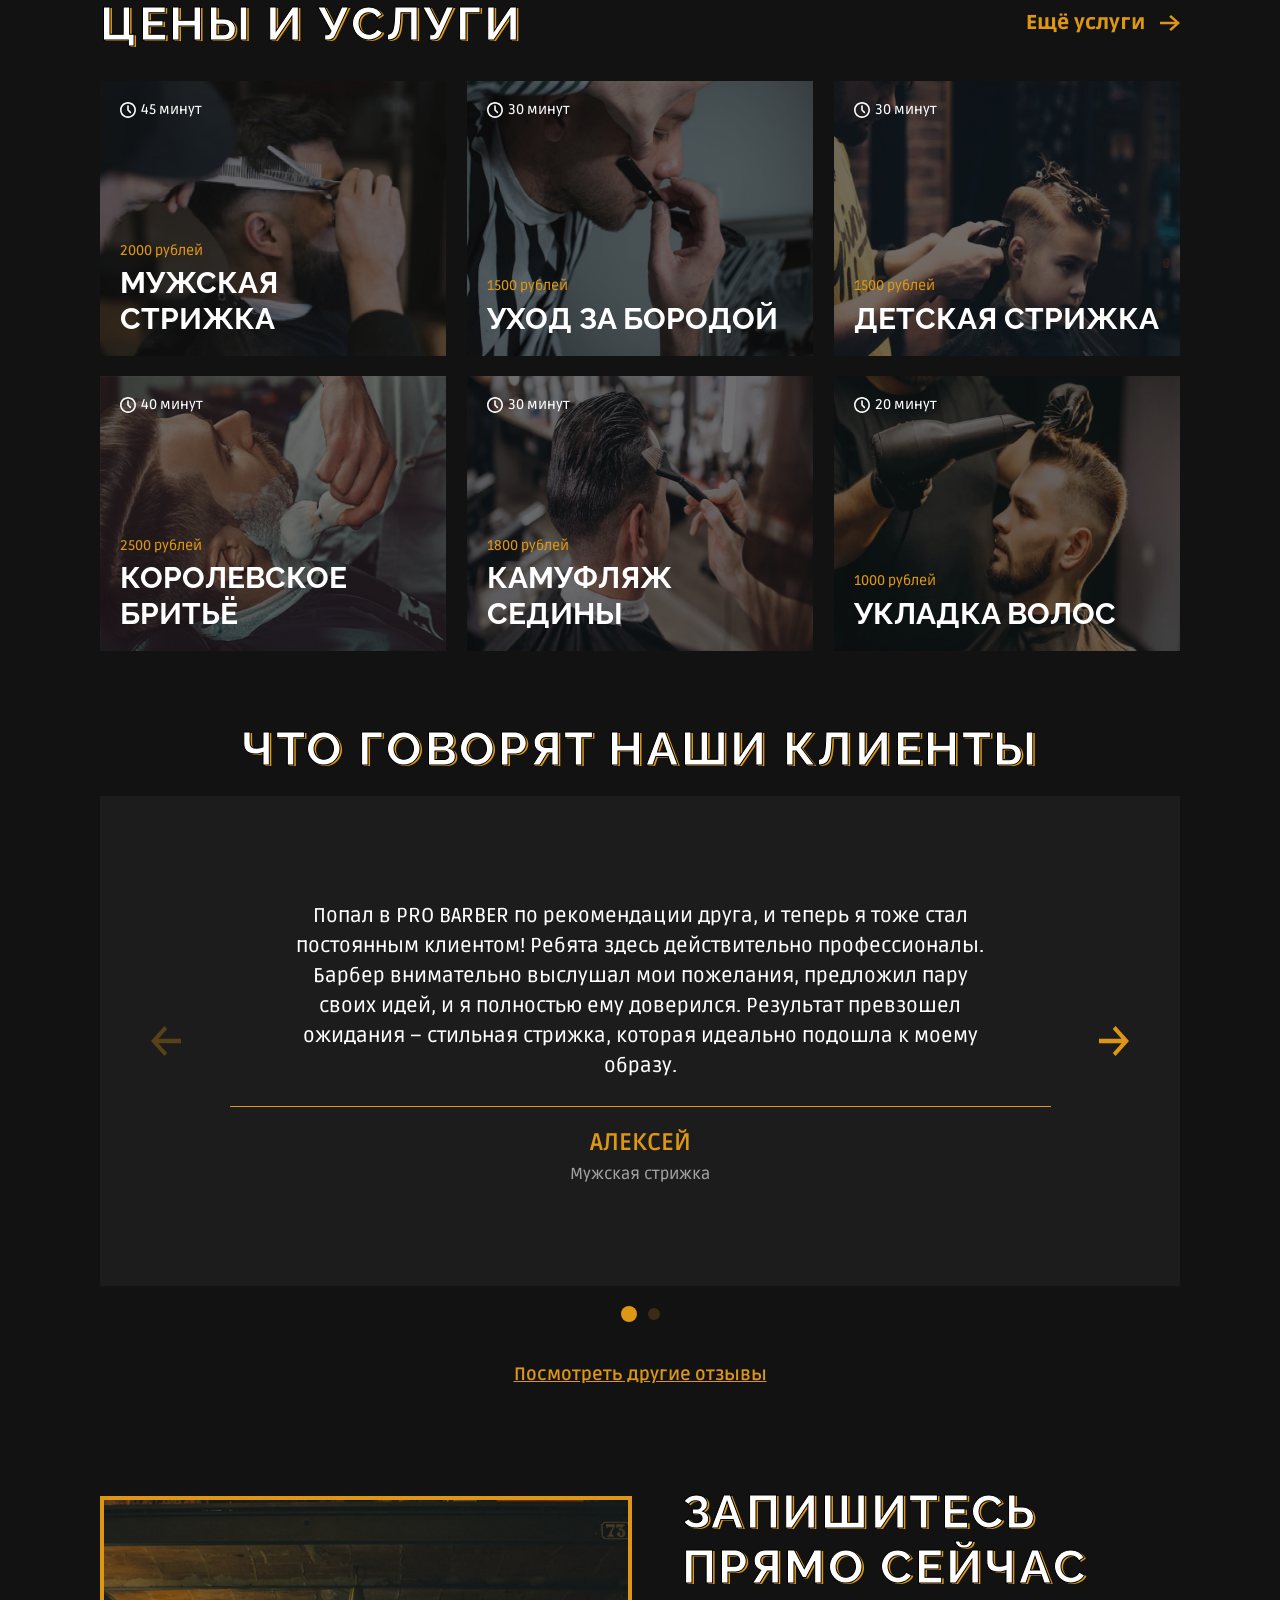
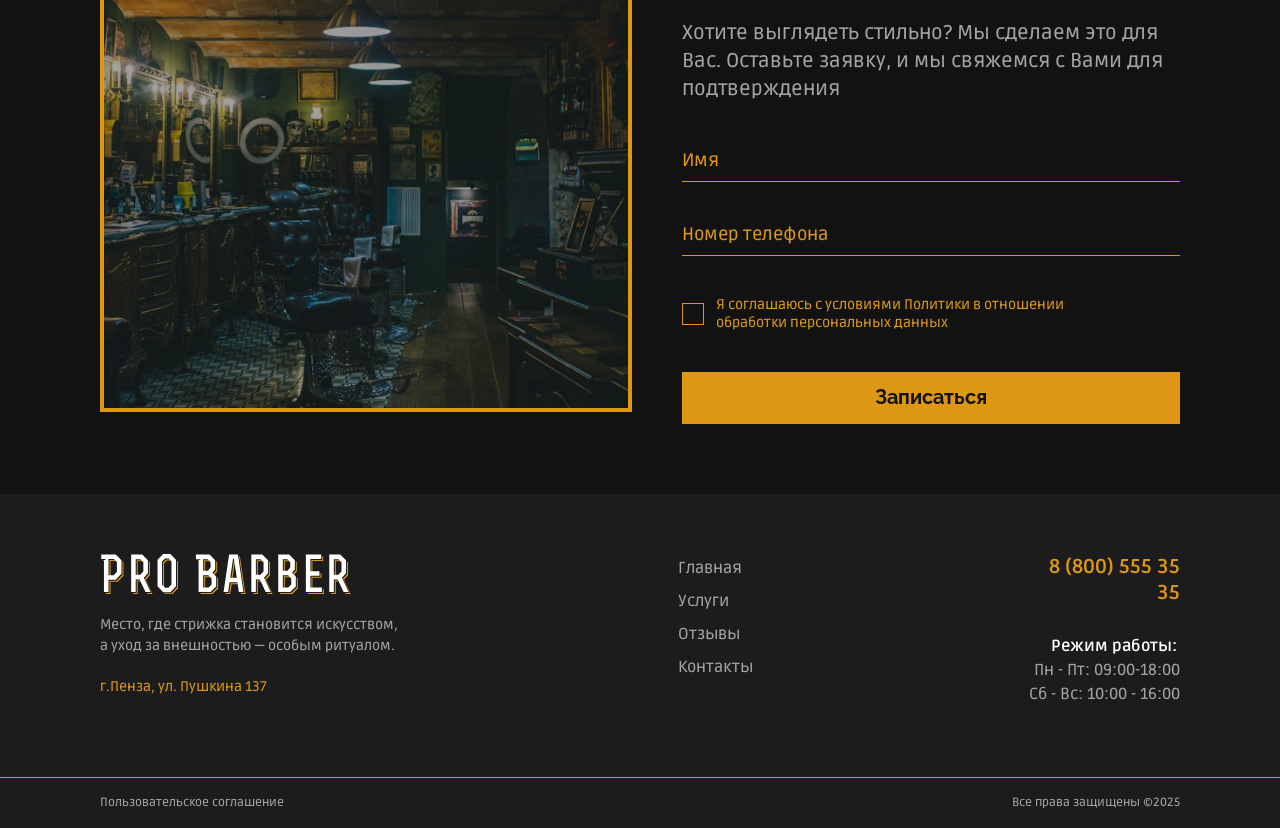
==== commit 75d367e9: "Add nav to header and footer" ====
--- a/Diplom_Site/Pro-barber/index.html
+++ b/Diplom_Site/Pro-barber/index.html
@@ -20,12 +20,14 @@
                         <div class="header__row_box">
                             <a href="index.html"><img src="./images/Лого.svg" alt="logo" class="header__logo"></a>
                             <div class="header__nav">
-                                <ul class="header__nav_menu">
-                                    <li><a class="header__nav_link" href="index.html">Главная</a></li>
-                                    <li><a class="header__nav_link" href="services.html">Услуги</a></li>
-                                    <li><a class="header__nav_link" href="reviews.html">Отзывы</a></li>
-                                    <li><a class="header__nav_link" href="contacts.html">Контакты</a></li>
-                                </ul>
+                                <nav>
+																	<ul class="header__nav_menu">
+																			<li><a class="header__nav_link" href="index.html">Главная</a></li>
+																			<li><a class="header__nav_link" href="services.html">Услуги</a></li>
+																			<li><a class="header__nav_link" href="reviews.html">Отзывы</a></li>
+																			<li><a class="header__nav_link" href="contacts.html">Контакты</a></li>
+																	</ul>
+																</nav>
                                 <div class="header__nav_social">
                                     <a href="#" class="header__social_link">
                                         <svg width="30" height="30" viewBox="0 0 30 30" fill="none"
@@ -387,20 +389,22 @@
                                         а уход за внешностью — особым ритуалом.</p>
                                     <p class="footer__addres">г.Пенза, ул. Пушкина 137</p>
                                 </div>
-                                <ul class="footer__menu_list">
-                                    <li>
-                                        <a href="index.html" class="footer__menu_item">Главная</a>
-                                    </li>
-                                    <li>
-                                        <a href="services.html" class="footer__menu_item">Услуги</a>
-                                    </li>
-                                    <li>
-                                        <a href="reviews.html" class="footer__menu_item">Отзывы</a>
-                                    </li>
-                                    <li>
-                                        <a href="contacts.html" class="footer__menu_item">Контакты</a>
-                                    </li>
-                                </ul>
+                                <nav>
+																	<ul class="footer__menu_list">
+																			<li>
+																					<a href="index.html" class="footer__menu_item">Главная</a>
+																			</li>
+																			<li>
+																					<a href="services.html" class="footer__menu_item">Услуги</a>
+																			</li>
+																			<li>
+																					<a href="reviews.html" class="footer__menu_item">Отзывы</a>
+																			</li>
+																			<li>
+																					<a href="contacts.html" class="footer__menu_item">Контакты</a>
+																			</li>
+																	</ul>
+																</nav>
                                 <div class="footer__top_info">
                                     <p class="footer__phone">8 (800) 555 35 35</p>
                                     <p class="footer__hours">Режим работы:
